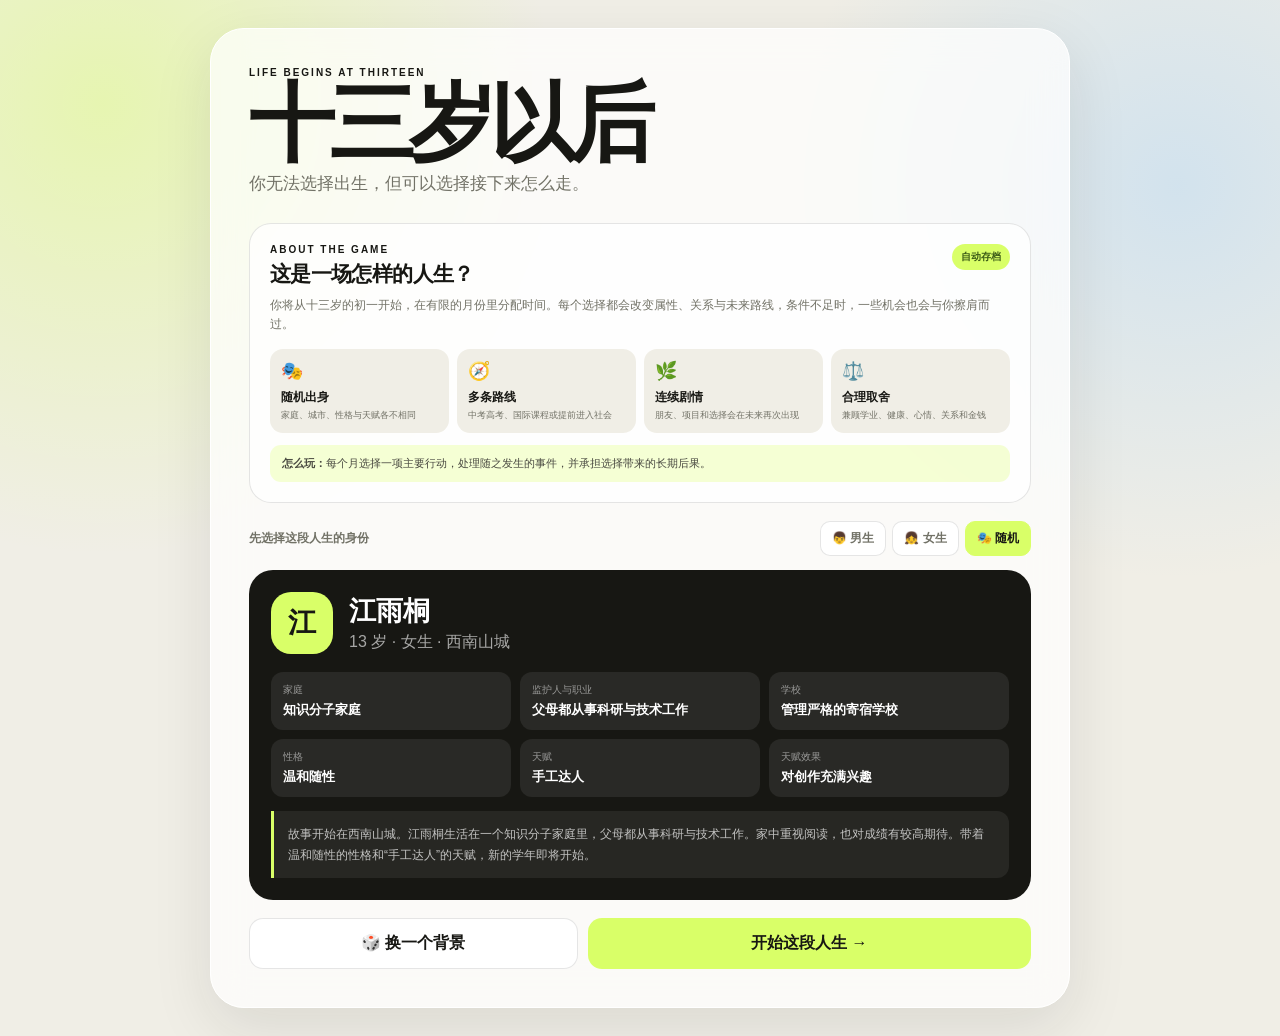
==== life-simulator/index.html @ c3ce3100 "Update life simulator to v0.9.0" ====
<!doctype html>
<html lang="zh-CN" translate="no" class="notranslate">
<head>
  <meta charset="UTF-8">
  <meta http-equiv="Content-Language" content="zh-CN">
  <meta name="google" content="notranslate">
  <meta name="viewport" content="width=device-width, initial-scale=1.0, viewport-fit=cover">
  <meta name="theme-color" content="#171713">
  <title>十三岁以后｜人生模拟器</title>
  <meta name="description" content="《十三岁以后》是一款从初中开始的中文人生模拟器。随机家庭背景，在学业、友情、健康、金钱与人生路线之间做出选择。">
  <link rel="stylesheet" href="assets/css/styles.css?v=0.9.0">
</head>
<body>
  <main id="setupScreen" class="setup-screen">
    <section class="intro-card">
      <p class="eyebrow">LIFE BEGINS AT THIRTEEN</p>
      <h1>十三岁以后</h1>
      <p class="lead">你无法选择出生，但可以选择接下来怎么走。</p>

      <section class="game-introduction" aria-labelledby="gameIntroTitle">
        <div class="intro-heading">
          <div>
            <p class="eyebrow">ABOUT THE GAME</p>
            <h2 id="gameIntroTitle">这是一场怎样的人生？</h2>
          </div>
          <span class="intro-badge">自动存档</span>
        </div>
        <p class="intro-summary">你将从十三岁的初一开始，在有限的月份里分配时间。每个选择都会改变属性、关系与未来路线，条件不足时，一些机会也会与你擦肩而过。</p>
        <div class="intro-features">
          <div><span>🎭</span><strong>随机出身</strong><small>家庭、城市、性格与天赋各不相同</small></div>
          <div><span>🧭</span><strong>多条路线</strong><small>中考高考、国际课程或提前进入社会</small></div>
          <div><span>🌿</span><strong>连续剧情</strong><small>朋友、项目和选择会在未来再次出现</small></div>
          <div><span>⚖️</span><strong>合理取舍</strong><small>兼顾学业、健康、心情、关系和金钱</small></div>
        </div>
        <p class="intro-tip"><strong>怎么玩：</strong>每个月选择一项主要行动，处理随之发生的事件，并承担选择带来的长期后果。</p>
      </section>

      <section class="identity-picker" aria-label="选择人物身份">
        <span>先选择这段人生的身份</span>
        <div class="identity-options">
          <button class="identity-button" data-identity="boy" type="button">👦 男生</button>
          <button class="identity-button" data-identity="girl" type="button">👧 女生</button>
          <button class="identity-button active" data-identity="random" type="button">🎭 随机</button>
        </div>
      </section>

      <div id="originCard" class="origin-card"></div>

      <div class="setup-actions">
        <button id="rerollButton" class="button ghost" type="button">🎲 换一个背景</button>
        <button id="startButton" class="button primary" type="button">开始这段人生 →</button>
      </div>
    </section>
  </main>

  <main id="gameScreen" class="game-screen hidden">
    <header class="topbar">
      <div>
        <p class="eyebrow">THIRTEEN AND BEYOND</p>
        <h2>十三岁以后</h2>
      </div>
      <div class="topbar-actions">
        <span id="saveStatus">已自动保存</span>
        <button id="restartButton" class="icon-button" type="button" title="重新开始">↻</button>
      </div>
    </header>

    <section class="dashboard">
      <aside class="profile-panel panel">
        <div class="avatar" id="avatar">林</div>
        <div class="profile-copy">
          <p id="lifeStage" class="stage-label">初一 · 九月</p>
          <h1 id="characterName">林知夏</h1>
          <p id="characterLine" class="muted"></p>
        </div>
        <div id="backgroundTags" class="tag-list"></div>
        <div class="family-box">
          <span>家庭情况</span>
          <strong id="familySummary"></strong>
        </div>
      </aside>

      <section class="play-area">
        <div id="statsGrid" class="stats-grid panel"></div>

        <section class="action-panel panel">
          <div class="section-heading">
            <div>
              <p class="eyebrow">THIS MONTH</p>
              <h2>这个月，你把时间花在哪里？</h2>
            </div>
            <span id="monthHint" class="month-hint">选择一项行动推进时间</span>
          </div>
          <div id="actionGrid" class="action-grid"></div>
        </section>
      </section>

      <aside class="memory-panel panel">
        <div class="section-heading compact">
          <div>
            <p class="eyebrow">MEMORIES</p>
            <h2>人生记录</h2>
          </div>
          <span id="turnCount" class="turn-count">0 个月</span>
        </div>
        <ol id="memoryList" class="memory-list"></ol>
      </aside>
    </section>
  </main>

  <section id="eventModal" class="event-modal hidden" aria-modal="true" role="dialog">
    <article class="event-card">
      <span id="eventIcon" class="event-icon">✦</span>
      <p class="eyebrow">LIFE EVENT</p>
      <h2 id="eventTitle"></h2>
      <p id="eventStory" class="event-story"></p>
      <div id="eventOutcome" class="event-outcome hidden"></div>
      <div id="eventChoices" class="event-choices"></div>
    </article>
  </section>

  <script src="assets/js/app.js?v=0.9.0"></script>
</body>
</html>
---- life-simulator/assets/css/styles.css ----
:root {
  --ink: #171713;
  --paper: #f0eee6;
  --card: rgba(255,255,255,.8);
  --muted: #727267;
  --line: rgba(23,23,19,.11);
  --lime: #d9ff68;
  --orange: #ff9f5a;
  --blue: #8dc8ff;
  --pink: #ff9db5;
  --shadow: 0 20px 60px rgba(34,33,27,.1);
}

* { box-sizing: border-box; }
html, body { min-height: 100%; }
body {
  margin: 0;
  color: var(--ink);
  font-family: "Microsoft YaHei", "PingFang SC", sans-serif;
  background:
    radial-gradient(circle at 8% 10%, rgba(217,255,104,.42), transparent 30%),
    radial-gradient(circle at 92% 18%, rgba(141,200,255,.3), transparent 27%),
    var(--paper);
}
button { font: inherit; cursor: pointer; }
h1, h2, p { margin-top: 0; }
.hidden { display: none !important; }
.eyebrow { margin-bottom: 5px; font-size: 10px; font-weight: 900; letter-spacing: .2em; }
.muted { color: var(--muted); }

.setup-screen { min-height: 100vh; padding: 28px; display: grid; place-items: center; }
.intro-card { width: 100%; max-width: 860px; min-width: 0; padding: 38px; background: rgba(255,255,255,.72); border: 1px solid white; border-radius: 34px; box-shadow: var(--shadow); backdrop-filter: blur(18px); }
.intro-card > h1 { margin-bottom: 7px; font-size: clamp(48px, 9vw, 86px); letter-spacing: -.07em; line-height: .95; }
.lead { margin-bottom: 28px; color: var(--muted); font-size: 17px; }
.game-introduction { margin-bottom: 18px; padding: 20px; background: rgba(255,255,255,.75); border: 1px solid var(--line); border-radius: 22px; }
.intro-heading { display: flex; align-items: flex-start; justify-content: space-between; gap: 14px; }
.intro-heading h2 { margin-bottom: 8px; font-size: 21px; letter-spacing: -.03em; }
.intro-badge { flex: 0 0 auto; padding: 6px 9px; color: #3d5d17; background: var(--lime); border-radius: 999px; font-size: 10px; font-weight: 900; }
.intro-summary { margin-bottom: 14px; color: var(--muted); font-size: 12px; line-height: 1.65; }
.intro-features { display: grid; grid-template-columns: repeat(4, minmax(0, 1fr)); gap: 8px; }
.intro-features > div { min-width: 0; padding: 11px; background: var(--paper); border-radius: 13px; }
.intro-features span { display: block; margin-bottom: 7px; font-size: 18px; }
.intro-features strong { display: block; margin-bottom: 3px; font-size: 12px; }
.intro-features small { display: block; color: var(--muted); font-size: 9px; line-height: 1.45; }
.intro-tip { margin: 12px 0 0; padding: 10px 12px; color: #494940; background: rgba(217,255,104,.28); border-radius: 11px; font-size: 11px; line-height: 1.55; }
.identity-picker { margin-bottom: 14px; display: flex; align-items: center; justify-content: space-between; gap: 12px; }
.identity-picker > span { color: var(--muted); font-size: 12px; font-weight: 800; }
.identity-options { display: flex; gap: 6px; }
.identity-button { padding: 8px 11px; color: var(--muted); background: white; border: 1px solid var(--line); border-radius: 10px; font-size: 12px; font-weight: 800; }
.identity-button.active { color: var(--ink); background: var(--lime); border-color: var(--lime); }
.origin-card { min-width: 0; overflow: hidden; padding: 22px; background: var(--ink); color: white; border-radius: 24px; }
.origin-main { display: flex; align-items: center; gap: 16px; margin-bottom: 18px; }
.origin-main > div:last-child { min-width: 0; }
.origin-avatar { width: 62px; height: 62px; display: grid; place-items: center; flex: 0 0 auto; color: var(--ink); background: var(--lime); border-radius: 20px; font-size: 28px; font-weight: 900; }
.origin-main h2 { margin-bottom: 3px; font-size: 27px; }
.origin-main p { margin-bottom: 0; overflow-wrap: anywhere; color: rgba(255,255,255,.62); }
.origin-grid { display: grid; grid-template-columns: repeat(3, minmax(0, 1fr)); gap: 9px; }
.origin-detail { min-width: 0; padding: 11px 12px; background: rgba(255,255,255,.08); border-radius: 12px; }
.origin-detail span { display: block; margin-bottom: 4px; color: rgba(255,255,255,.52); font-size: 10px; }
.origin-detail strong { display: block; overflow-wrap: anywhere; font-size: 13px; }
.origin-story { margin: 14px 0 0; padding: 13px 14px; color: rgba(255,255,255,.72); background: rgba(255,255,255,.07); border-left: 3px solid var(--lime); border-radius: 0 12px 12px 0; font-size: 12px; line-height: 1.7; }
.setup-actions { margin-top: 18px; display: grid; grid-template-columns: 1fr 1.35fr; gap: 10px; }
.button { padding: 14px 18px; border: 0; border-radius: 14px; font-weight: 900; }
.button.primary { color: var(--ink); background: var(--lime); }
.button.ghost { color: var(--ink); background: white; border: 1px solid var(--line); }

.game-screen { width: min(1500px, calc(100% - 28px)); min-height: 100vh; margin: 0 auto; padding: 14px 0; }
.topbar { height: 60px; display: flex; align-items: center; justify-content: space-between; }
.topbar h2 { margin-bottom: 0; font-size: 24px; letter-spacing: -.04em; }
.topbar-actions { display: flex; align-items: center; gap: 10px; color: var(--muted); font-size: 11px; }
.icon-button { width: 36px; height: 36px; padding: 0; border: 1px solid var(--line); border-radius: 11px; background: rgba(255,255,255,.7); font-size: 20px; }
.dashboard { height: calc(100vh - 88px); display: grid; grid-template-columns: 240px minmax(0, 1fr) 310px; gap: 12px; }
.panel { min-height: 0; padding: 18px; background: var(--card); border: 1px solid white; border-radius: 24px; box-shadow: var(--shadow); backdrop-filter: blur(14px); }

.profile-panel { display: flex; flex-direction: column; }
.avatar { width: 64px; height: 64px; display: grid; place-items: center; margin-bottom: 18px; color: var(--ink); background: var(--lime); border-radius: 20px; font-size: 29px; font-weight: 900; }
.stage-label { width: fit-content; margin-bottom: 8px; padding: 5px 8px; background: var(--ink); color: white; border-radius: 8px; font-size: 11px; font-weight: 800; }
.profile-copy h1 { margin-bottom: 7px; font-size: 31px; letter-spacing: -.05em; }
.profile-copy p { font-size: 12px; line-height: 1.65; }
.tag-list { display: flex; flex-wrap: wrap; gap: 6px; margin-top: 10px; }
.tag { padding: 6px 8px; color: #54544c; background: white; border: 1px solid var(--line); border-radius: 9px; font-size: 11px; font-weight: 700; }
.family-box { margin-top: auto; padding: 14px; background: #e9e5d8; border-radius: 15px; }
.family-box span { display: block; margin-bottom: 5px; color: var(--muted); font-size: 10px; }
.family-box strong { font-size: 12px; line-height: 1.5; }

.play-area { min-width: 0; min-height: 0; display: grid; grid-template-rows: 138px minmax(0, 1fr); gap: 12px; }
.stats-grid { display: grid; grid-template-columns: repeat(6, 1fr); gap: 8px; }
.stat { min-width: 0; padding: 12px; background: white; border: 1px solid var(--line); border-radius: 14px; }
.stat-head { display: flex; align-items: center; justify-content: space-between; gap: 5px; }
.stat-name { color: var(--muted); font-size: 11px; font-weight: 800; }
.stat-value { margin: 7px 0 9px; font-size: 24px; font-weight: 900; }
.stat-bar { height: 5px; overflow: hidden; background: #eceae3; border-radius: 99px; }
.stat-bar i { height: 100%; display: block; border-radius: inherit; background: var(--stat-color, var(--lime)); }

.action-panel { overflow: hidden; }
.section-heading { display: flex; justify-content: space-between; align-items: center; gap: 12px; margin-bottom: 14px; }
.section-heading h2 { margin-bottom: 0; font-size: 19px; }
.section-heading.compact { margin-bottom: 9px; }
.month-hint, .turn-count { color: var(--muted); font-size: 10px; }
.action-grid { height: calc(100% - 58px); display: grid; grid-template-columns: repeat(2, 1fr); grid-template-rows: repeat(3, 1fr); gap: 9px; }
.action-card { min-height: 0; padding: 14px; display: grid; grid-template-columns: 38px 1fr auto; gap: 10px; align-items: center; text-align: left; color: var(--ink); background: white; border: 1px solid var(--line); border-radius: 15px; transition: .15s ease; }
.action-card:hover { transform: translateY(-2px); border-color: rgba(23,23,19,.25); box-shadow: 0 9px 18px rgba(30,30,25,.08); }
.action-card:disabled { cursor: not-allowed; opacity: .48; filter: grayscale(.35); box-shadow: none; transform: none; }
.action-icon { width: 38px; height: 38px; display: grid; place-items: center; border-radius: 12px; background: var(--action-color, #eee); font-size: 18px; }
.action-copy strong { display: block; margin-bottom: 3px; font-size: 13px; }
.action-copy small { color: var(--muted); font-size: 10px; }
.action-cost { max-width: 112px; color: var(--ink); font-size: 10px; font-weight: 900; line-height: 1.45; text-align: right; }
.action-cost small { display: block; color: var(--muted); font-size: 9px; font-weight: 500; }

.memory-panel { overflow: hidden; }
.memory-list { height: calc(100% - 48px); margin: 0; padding: 0; display: flex; flex-direction: column; gap: 7px; list-style: none; overflow: hidden; }
.memory-item { padding: 10px 11px; border-left: 3px solid var(--item-color, var(--lime)); background: white; border-radius: 0 11px 11px 0; }
.memory-item time { display: block; margin-bottom: 3px; color: var(--muted); font-size: 9px; }
.memory-item p { margin-bottom: 0; font-size: 11px; line-height: 1.45; }
.memory-empty { margin: auto; color: var(--muted); text-align: center; font-size: 12px; }

.event-modal { position: fixed; z-index: 20; inset: 0; padding: 20px; display: grid; place-items: center; background: rgba(18,18,15,.58); backdrop-filter: blur(9px); }
.event-card { width: min(570px, 100%); padding: 30px; background: #fbfaf5; border-radius: 28px; box-shadow: 0 28px 90px rgba(0,0,0,.28); }
.event-icon { width: 52px; height: 52px; display: grid; place-items: center; margin-bottom: 18px; background: var(--lime); border-radius: 17px; font-size: 24px; }
.event-card h2 { margin-bottom: 10px; font-size: 27px; letter-spacing: -.04em; }
.event-story { color: var(--muted); line-height: 1.7; }
.event-outcome { display: flex; flex-wrap: wrap; gap: 7px; margin-top: 16px; }
.effect-chip { padding: 7px 10px; border-radius: 9px; font-size: 12px; font-weight: 900; }
.effect-chip.positive { color: #286d47; background: #dcf1e3; }
.effect-chip.negative { color: #9b4039; background: #f4dfdc; }
.effect-chip.neutral { color: var(--muted); background: #eceae3; }
.event-choices { display: grid; gap: 8px; margin-top: 20px; }
.choice-button { padding: 13px 15px; display: flex; justify-content: space-between; gap: 10px; text-align: left; color: var(--ink); background: white; border: 1px solid var(--line); border-radius: 13px; font-weight: 800; }
.choice-button:hover { border-color: var(--ink); }
.choice-button:disabled { cursor: not-allowed; color: #8b8b84; background: #f2f2ed; border-color: #deded6; }
.choice-button.escape-choice { color: #4c563b; background: #eff6dd; border-color: #cfdda9; }
.choice-arrow { color: var(--muted); font-weight: 500; }

@media (max-width: 1050px) {
  .dashboard { height: auto; grid-template-columns: 220px 1fr; }
  .memory-panel { grid-column: 1 / -1; min-height: 250px; }
  .memory-list { height: auto; display: grid; grid-template-columns: repeat(3, 1fr); }
}

@media (max-width: 720px), (max-device-width: 720px) {
  html, body { width: 100%; overflow-x: clip; }
  .setup-screen { min-width: 0; display: block; padding: max(12px, env(safe-area-inset-top)) 12px max(12px, env(safe-area-inset-bottom)); }
  .intro-card { width: 100%; max-width: 100%; min-width: 0; margin: 0 auto; overflow: hidden; padding: 22px 16px; border-radius: 24px; }
  .intro-card > h1 { font-size: clamp(43px, 14vw, 58px); }
  .lead { margin-bottom: 20px; font-size: 14px; }
  .game-introduction { margin-bottom: 14px; padding: 14px; border-radius: 18px; }
  .intro-heading h2 { font-size: 18px; }
  .intro-summary { font-size: 11px; }
  .intro-features { grid-template-columns: repeat(2, minmax(0, 1fr)); gap: 6px; }
  .intro-features > div { padding: 9px; }
  .intro-features span { display: inline; margin: 0 4px 0 0; font-size: 15px; }
  .intro-features strong { display: inline; font-size: 11px; }
  .intro-features small { margin-top: 3px; font-size: 8px; }
  .intro-tip { padding: 9px 10px; font-size: 10px; }
  .origin-grid { grid-template-columns: repeat(2, minmax(0, 1fr)); }
  .identity-picker { align-items: stretch; flex-direction: column; }
  .identity-options { width: 100%; min-width: 0; display: grid; grid-template-columns: repeat(3, minmax(0, 1fr)); }
  .identity-button { min-width: 0; padding: 8px 4px; white-space: nowrap; }
  .origin-card { width: 100%; min-width: 0; padding: 18px; border-radius: 21px; }
  .origin-main { gap: 12px; margin-bottom: 14px; }
  .origin-avatar { width: 54px; height: 54px; border-radius: 17px; font-size: 24px; }
  .origin-main h2 { font-size: 24px; }
  .origin-main p { font-size: 12px; }
  .origin-detail { min-width: 0; padding: 9px 10px; }
  .origin-detail strong { font-size: 12px; line-height: 1.45; word-break: break-word; }
  .origin-story { max-height: 105px; overflow-y: auto; padding: 11px 12px; font-size: 11px; line-height: 1.6; }
  .setup-actions { grid-template-columns: 1fr; }
  .button { min-height: 48px; }
  .game-screen { width: min(calc(100% - 16px), 600px); padding: max(4px, env(safe-area-inset-top)) 0 max(10px, env(safe-area-inset-bottom)); }
  .topbar { height: 52px; padding: 0 3px; }
  .topbar h2 { font-size: 20px; }
  .topbar-actions { gap: 6px; }
  .topbar-actions > span { display: none; }
  .dashboard { display: block; }
  .panel { margin-bottom: 8px; padding: 12px; border-radius: 18px; box-shadow: 0 10px 30px rgba(34,33,27,.08); }
  .profile-panel { display: grid; grid-template-columns: 50px minmax(0, 1fr); gap: 0 11px; }
  .avatar { width: 48px; height: 48px; margin: 0; border-radius: 15px; font-size: 23px; }
  .stage-label { margin-bottom: 4px; padding: 3px 6px; font-size: 9px; }
  .profile-copy h1 { margin-bottom: 2px; font-size: 24px; }
  .profile-copy p { margin-bottom: 0; font-size: 10px; line-height: 1.4; }
  .tag-list, .family-box { grid-column: 1 / -1; }
  .tag-list { flex-wrap: nowrap; margin: 9px -12px 0; padding: 0 12px 3px; overflow-x: auto; scrollbar-width: none; }
  .tag-list::-webkit-scrollbar { display: none; }
  .tag { flex: 0 0 auto; padding: 5px 7px; font-size: 9px; }
  .family-box { margin-top: 7px; padding: 9px 10px; }
  .family-box span { margin-bottom: 2px; }
  .family-box strong { display: -webkit-box; overflow: hidden; font-size: 10px; line-height: 1.45; -webkit-line-clamp: 2; -webkit-box-orient: vertical; }
  .play-area { display: block; }
  .stats-grid { grid-template-columns: repeat(3, minmax(0, 1fr)); gap: 6px; }
  .stat { padding: 8px 9px; border-radius: 12px; }
  .stat-name { font-size: 9px; }
  .stat-value { margin: 3px 0 5px; font-size: 19px; }
  .stat-bar { height: 4px; }
  .action-panel { min-height: 0; overflow: visible; }
  .action-grid { height: auto; grid-template-columns: repeat(2, minmax(0, 1fr)); grid-template-rows: none; grid-auto-rows: minmax(78px, auto); gap: 7px; }
  .action-card { min-width: 0; padding: 9px; grid-template-columns: 32px minmax(0, 1fr); grid-template-rows: auto auto; gap: 4px 7px; border-radius: 13px; }
  .action-icon { width: 32px; height: 32px; border-radius: 10px; font-size: 16px; }
  .action-copy { min-width: 0; }
  .action-copy strong { margin-bottom: 0; overflow-wrap: anywhere; font-size: 12px; line-height: 1.25; }
  .action-copy small { display: none; }
  .action-cost { max-width: none; grid-column: 1 / -1; overflow-wrap: anywhere; font-size: 9px; line-height: 1.3; text-align: left; }
  .action-cost small { display: inline; margin-left: 5px; font-size: 8px; }
  .section-heading { align-items: flex-start; }
  .section-heading h2 { font-size: 17px; line-height: 1.3; }
  .month-hint { display: none; }
  .memory-list { grid-template-columns: 1fr; }
  .memory-item { padding: 9px 10px; }
  .memory-item:nth-child(n+6) { display: none; }
  .event-modal { padding: max(8px, env(safe-area-inset-top)) 8px max(8px, env(safe-area-inset-bottom)); place-items: end center; }
  .event-card { width: 100%; max-height: calc(100dvh - 16px); overflow-y: auto; overscroll-behavior: contain; padding: 18px 16px; border-radius: 22px; }
  .event-icon { width: 42px; height: 42px; margin-bottom: 10px; border-radius: 13px; font-size: 20px; }
  .event-card h2 { margin-bottom: 7px; font-size: 22px; }
  .event-story { margin-bottom: 0; font-size: 13px; line-height: 1.6; }
  .event-outcome { margin-top: 11px; }
  .event-choices { gap: 7px; margin-top: 13px; }
  .choice-button { min-height: 46px; padding: 11px 12px; font-size: 13px; line-height: 1.4; }
}

@media (max-width: 350px), (max-device-width: 350px) {
  .action-grid { grid-template-columns: 1fr; grid-auto-rows: minmax(66px, auto); }
  .action-card { grid-template-columns: 32px minmax(0, 1fr) auto; grid-template-rows: auto; }
  .action-cost { max-width: 92px; grid-column: auto; text-align: right; }
  .action-cost small { display: block; margin-left: 0; }
}
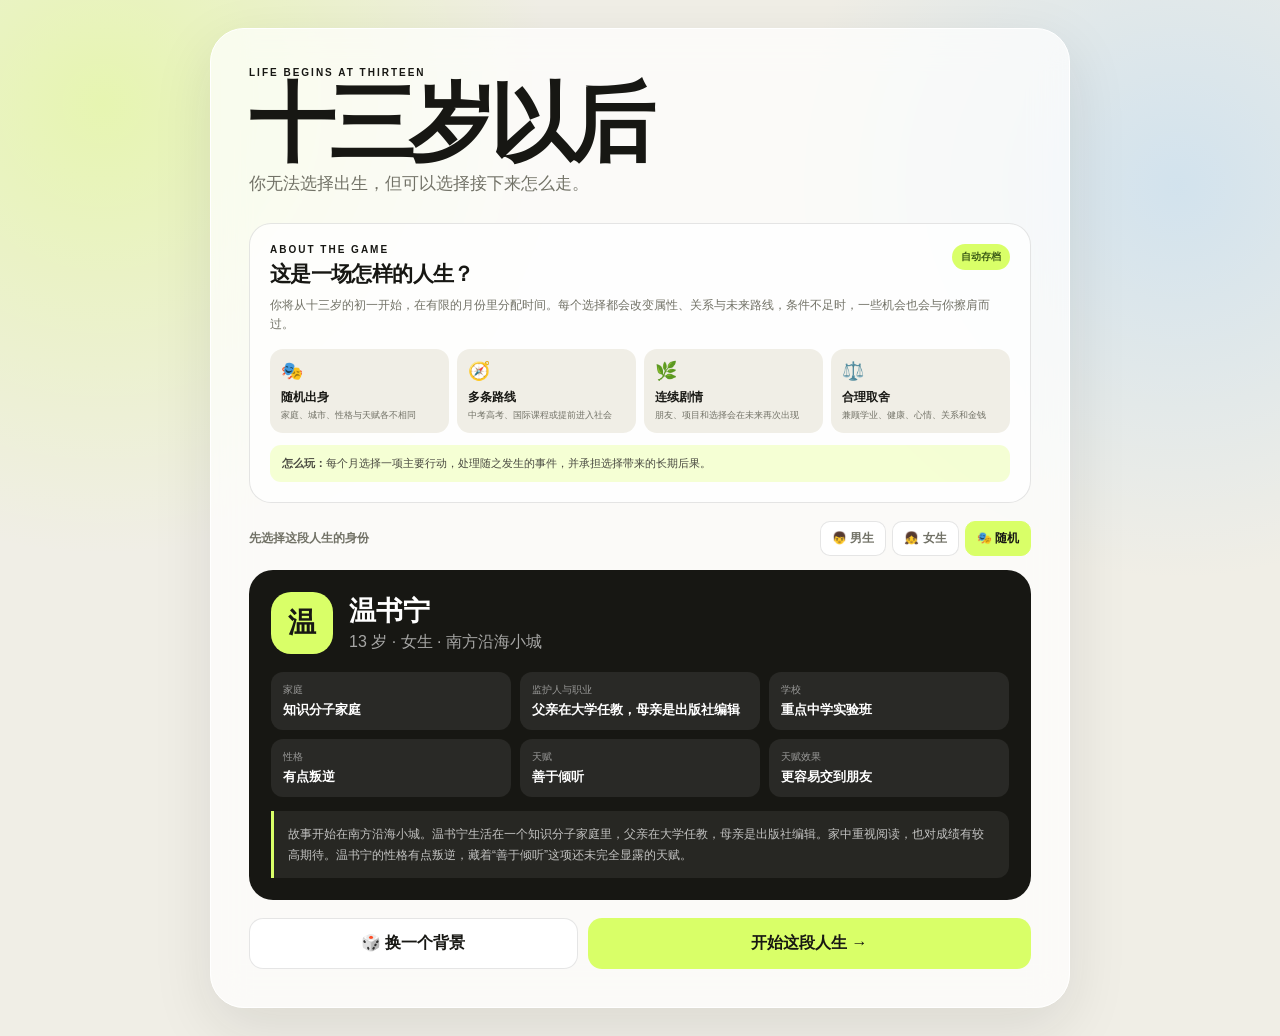
==== commit ad979d8c: "Update life simulator to v0.10.0" ====
--- a/life-simulator/index.html
+++ b/life-simulator/index.html
@@ -8,7 +8,7 @@
   <meta name="theme-color" content="#171713">
   <title>十三岁以后｜人生模拟器</title>
   <meta name="description" content="《十三岁以后》是一款从初中开始的中文人生模拟器。随机家庭背景，在学业、友情、健康、金钱与人生路线之间做出选择。">
-  <link rel="stylesheet" href="assets/css/styles.css?v=0.9.0">
+  <link rel="stylesheet" href="assets/css/styles.css?v=0.10.0">
 </head>
 <body>
   <main id="setupScreen" class="setup-screen">
@@ -119,7 +119,7 @@
     </article>
   </section>
 
-  <script src="assets/js/app.js?v=0.9.0"></script>
+  <script src="assets/js/app.js?v=0.10.0"></script>
 </body>
 </html>
 
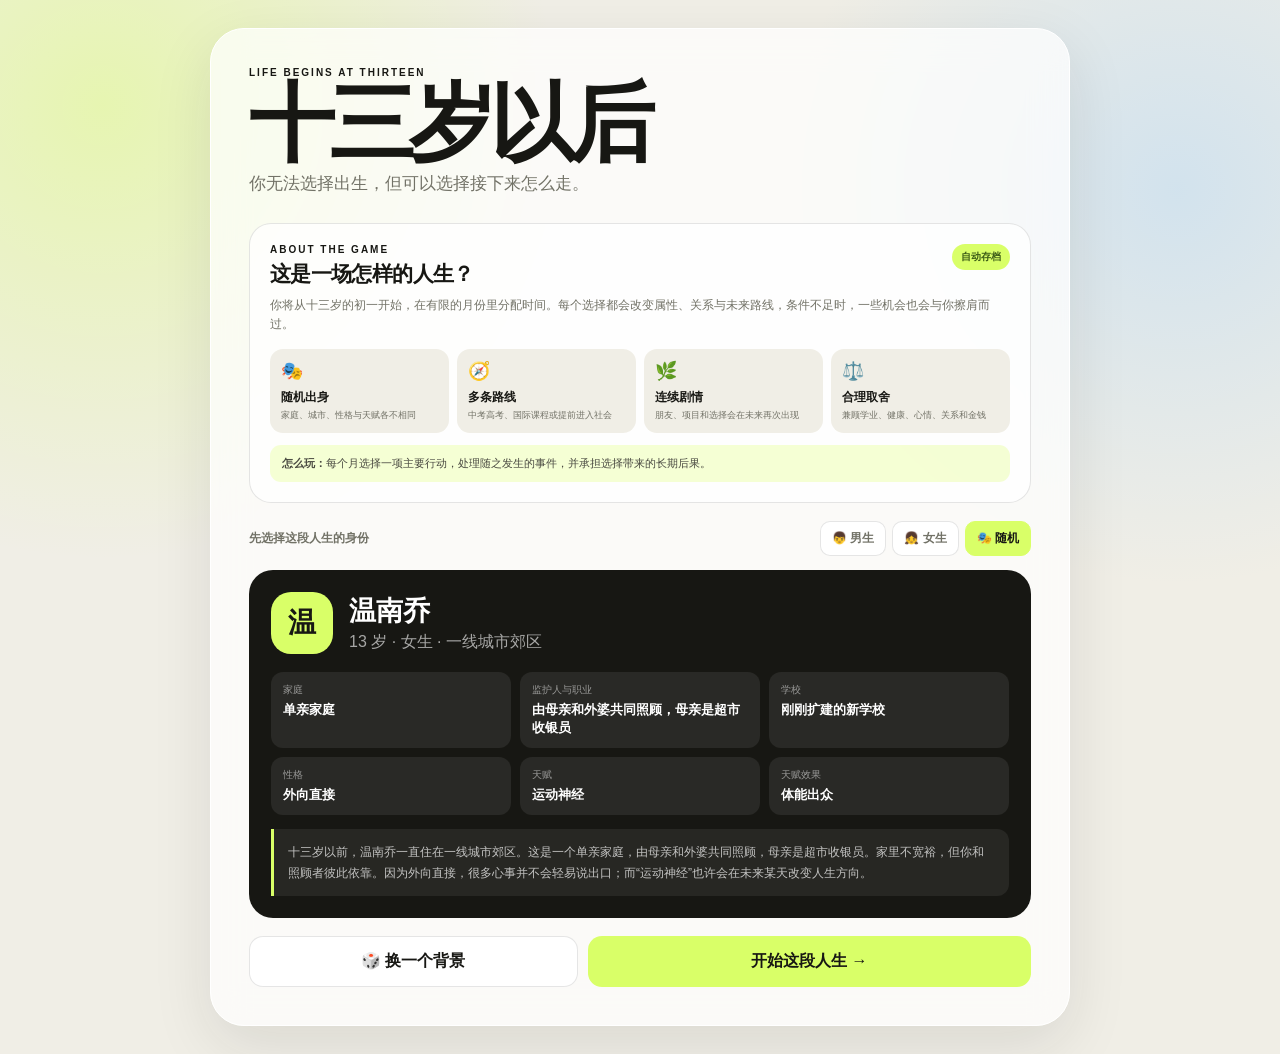
==== commit 2bc79f98: "Release life simulator v0.11.0" ====
--- a/life-simulator/index.html
+++ b/life-simulator/index.html
@@ -8,7 +8,7 @@
   <meta name="theme-color" content="#171713">
   <title>十三岁以后｜人生模拟器</title>
   <meta name="description" content="《十三岁以后》是一款从初中开始的中文人生模拟器。随机家庭背景，在学业、友情、健康、金钱与人生路线之间做出选择。">
-  <link rel="stylesheet" href="assets/css/styles.css?v=0.10.0">
+  <link rel="stylesheet" href="assets/css/styles.css?v=0.11.0">
 </head>
 <body>
   <main id="setupScreen" class="setup-screen">
@@ -119,7 +119,7 @@
     </article>
   </section>
 
-  <script src="assets/js/app.js?v=0.10.0"></script>
+  <script src="assets/js/app.js?v=0.11.0"></script>
 </body>
 </html>
 
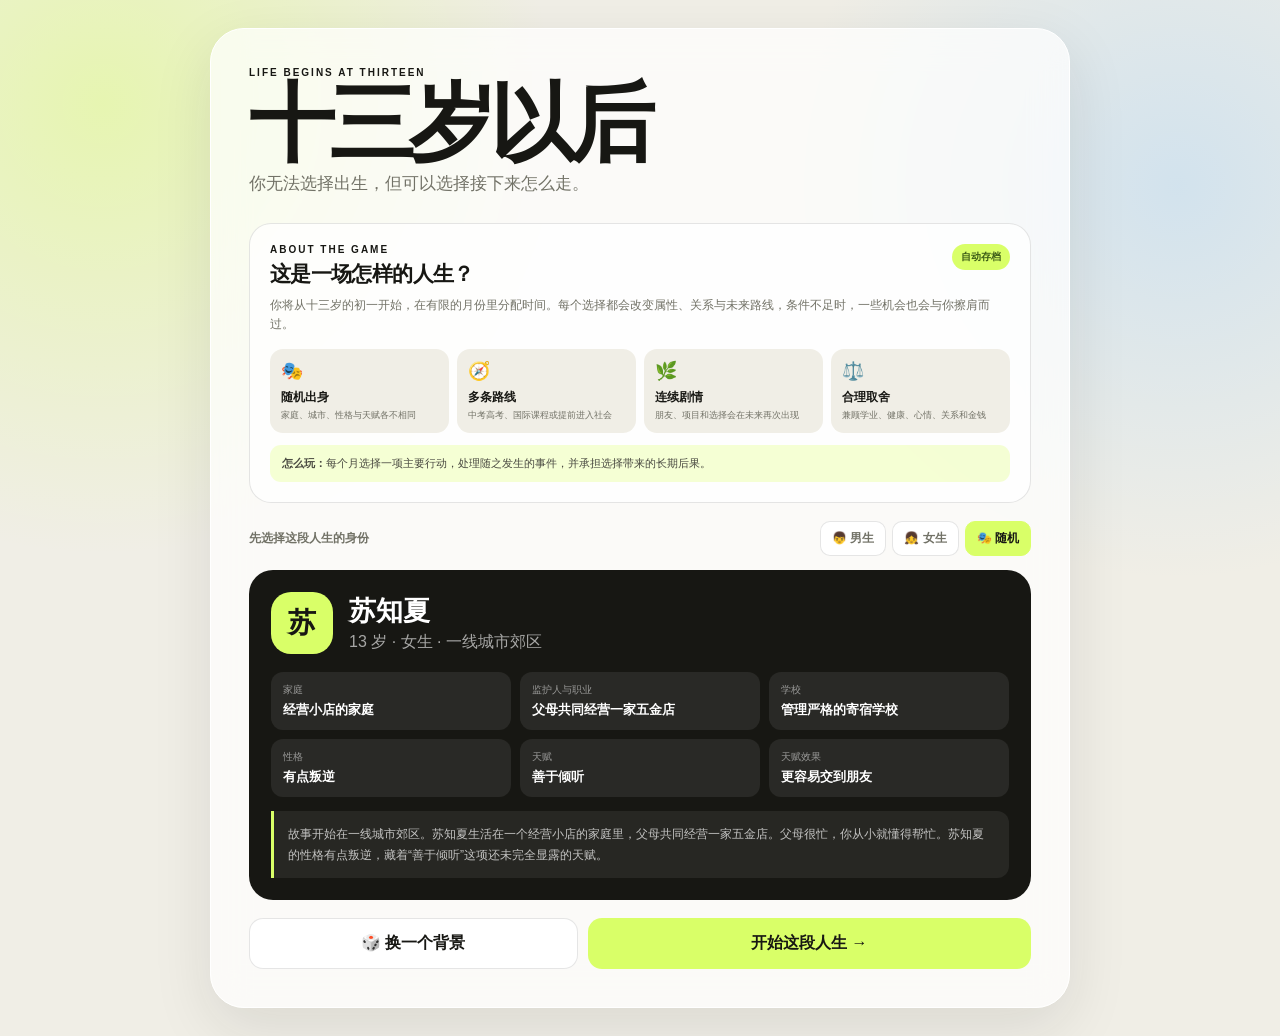
==== commit 8dfb7b33: "Release life simulator v0.11.1" ====
--- a/life-simulator/index.html
+++ b/life-simulator/index.html
@@ -8,7 +8,7 @@
   <meta name="theme-color" content="#171713">
   <title>十三岁以后｜人生模拟器</title>
   <meta name="description" content="《十三岁以后》是一款从初中开始的中文人生模拟器。随机家庭背景，在学业、友情、健康、金钱与人生路线之间做出选择。">
-  <link rel="stylesheet" href="assets/css/styles.css?v=0.11.0">
+  <link rel="stylesheet" href="assets/css/styles.css?v=0.11.1">
 </head>
 <body>
   <main id="setupScreen" class="setup-screen">
@@ -119,7 +119,7 @@
     </article>
   </section>
 
-  <script src="assets/js/app.js?v=0.11.0"></script>
+  <script src="assets/js/app.js?v=0.11.1"></script>
 </body>
 </html>
 
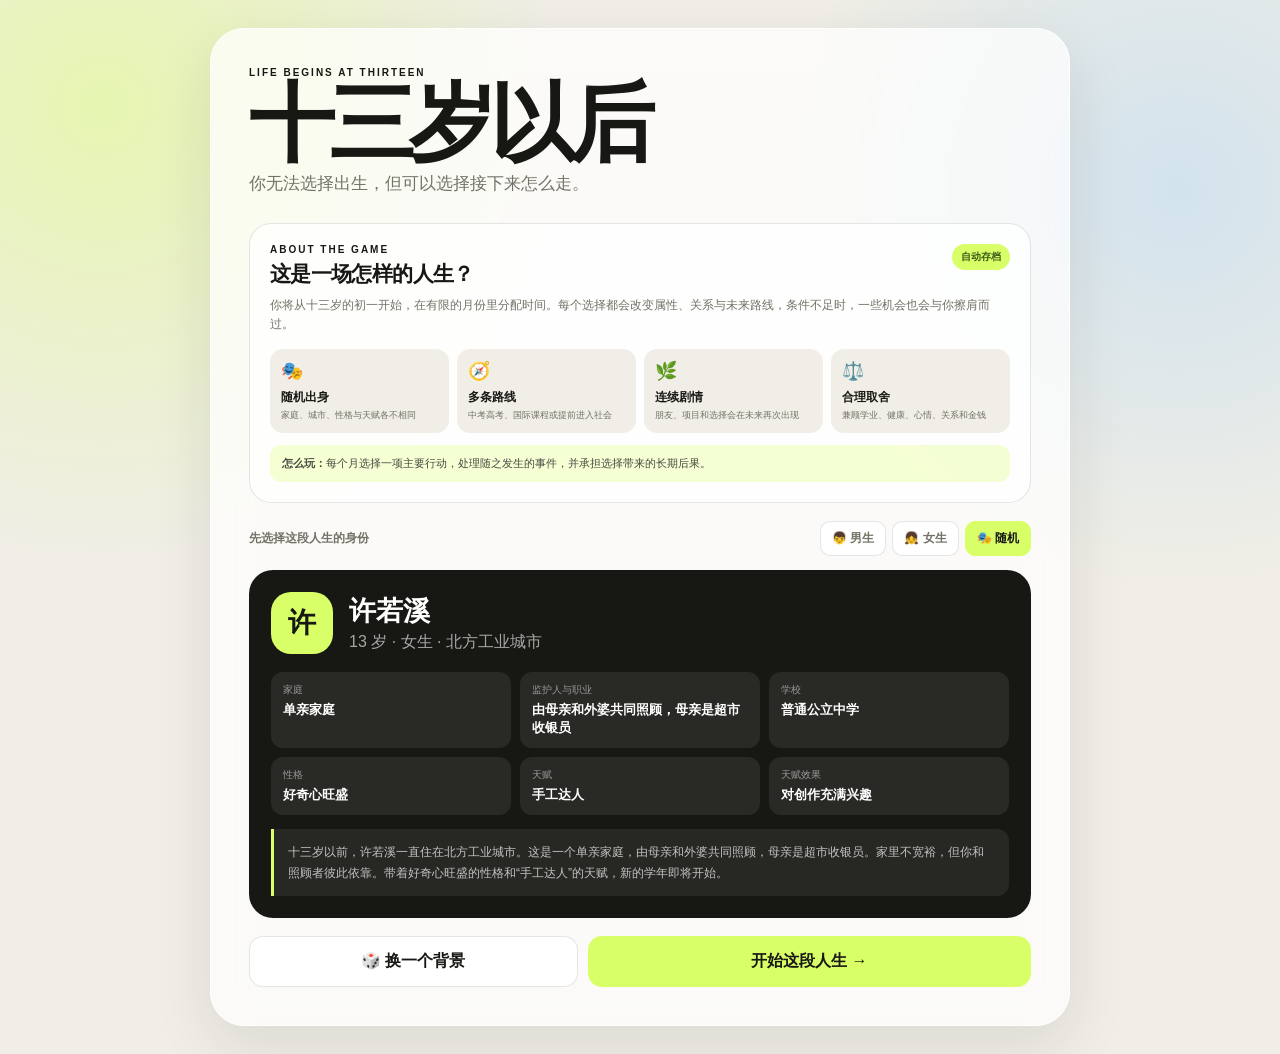
==== commit f5a63869: "Update life simulator v0.13.0 index.html" ====
--- a/life-simulator/index.html
+++ b/life-simulator/index.html
@@ -8,7 +8,7 @@
   <meta name="theme-color" content="#171713">
   <title>十三岁以后｜人生模拟器</title>
   <meta name="description" content="《十三岁以后》是一款从初中开始的中文人生模拟器。随机家庭背景，在学业、友情、健康、金钱与人生路线之间做出选择。">
-  <link rel="stylesheet" href="assets/css/styles.css?v=0.11.1">
+  <link rel="stylesheet" href="assets/css/styles.css?v=0.13.0">
 </head>
 <body>
   <main id="setupScreen" class="setup-screen">
@@ -74,6 +74,7 @@
           <p id="characterLine" class="muted"></p>
         </div>
         <div id="backgroundTags" class="tag-list"></div>
+        <div id="goalProgress" class="goals-panel"></div>
         <div class="family-box">
           <span>家庭情况</span>
           <strong id="familySummary"></strong>
@@ -119,7 +120,6 @@
     </article>
   </section>
 
-  <script src="assets/js/app.js?v=0.11.1"></script>
+  <script src="assets/js/app.js?v=0.13.0"></script>
 </body>
 </html>
-
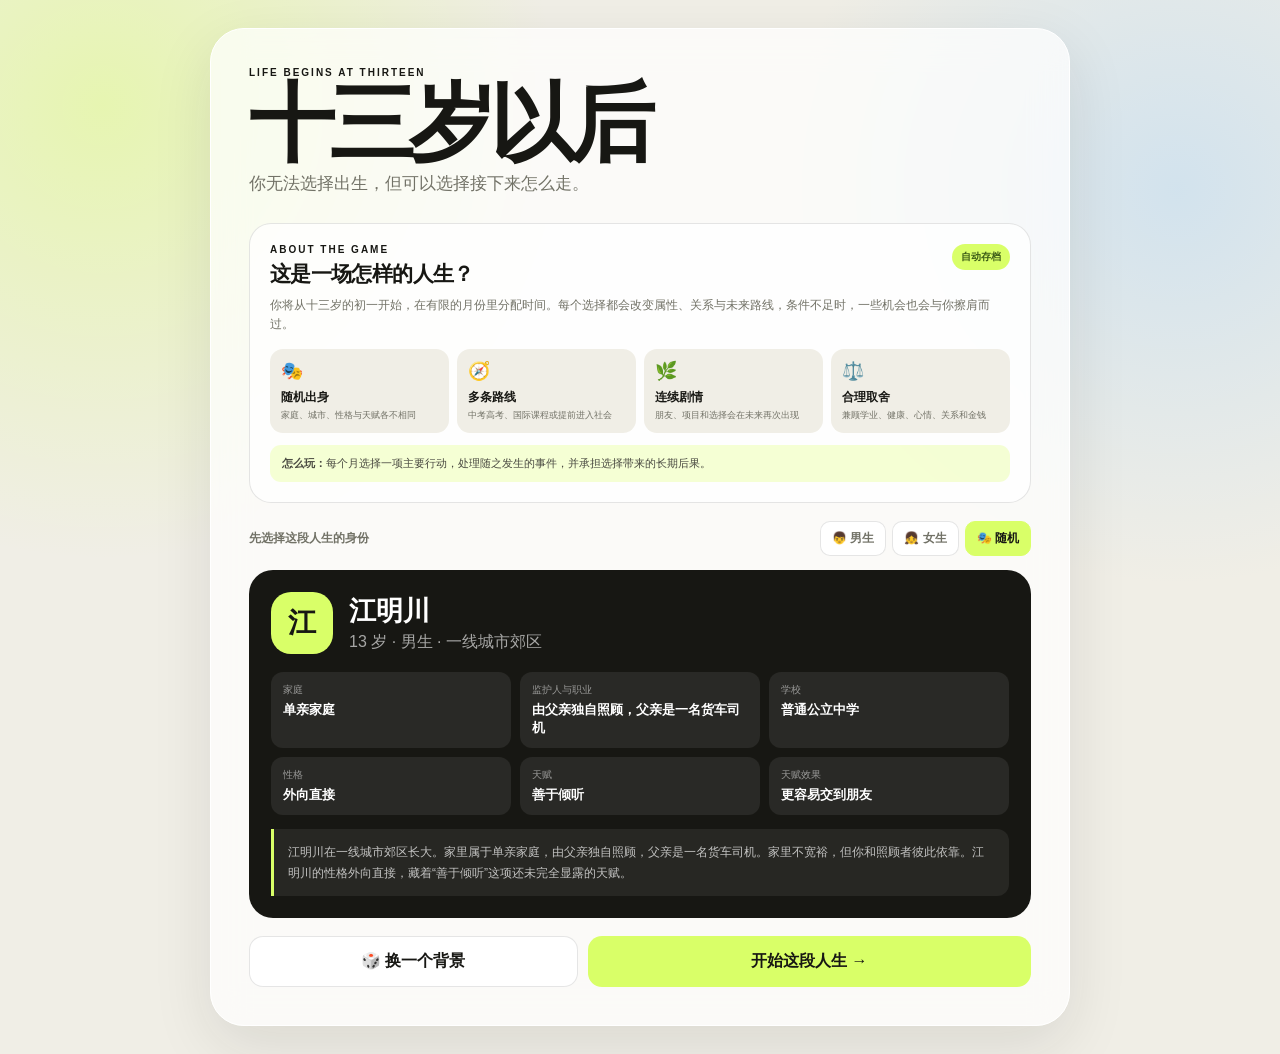
==== commit 155132c2: "Update life simulator page to v0.14.0" ====
--- a/life-simulator/index.html
+++ b/life-simulator/index.html
@@ -121,5 +121,6 @@
   </section>
 
   <script src="assets/js/app.js?v=0.13.0"></script>
+  <script src="assets/js/v014-risk.js?v=0.14.0"></script>
 </body>
 </html>
--- a/life-simulator/assets/css/styles.css
+++ b/life-simulator/assets/css/styles.css
@@ -222,4 +222,58 @@
   .action-cost { max-width: 92px; grid-column: auto; text-align: right; }
   .action-cost small { display: block; margin-left: 0; }
 }
-
+
+.goals-panel {
+  grid-column: 1 / -1;
+  margin-top: 10px;
+  padding: 12px;
+  background: rgba(255,255,255,.7);
+  border: 1px solid var(--line);
+  border-radius: 14px;
+}
+
+.goal-item {
+  display: grid;
+  grid-template-columns: 24px minmax(0, 1fr);
+  gap: 9px;
+  align-items: center;
+}
+
+.goal-item + .goal-item {
+  margin-top: 10px;
+}
+
+.goal-icon {
+  font-size: 19px;
+}
+
+.goal-details strong,
+.goal-details small {
+  display: block;
+  overflow-wrap: anywhere;
+}
+
+.goal-details strong {
+  margin-bottom: 5px;
+  font-size: 12px;
+}
+
+.goal-details small {
+  color: var(--muted);
+  font-size: 10px;
+}
+
+.goal-bar {
+  grid-column: 1 / -1;
+  height: 5px;
+  overflow: hidden;
+  background: #eceae3;
+  border-radius: 99px;
+}
+
+.goal-bar i {
+  display: block;
+  height: 100%;
+  background: var(--lime);
+  border-radius: inherit;
+}
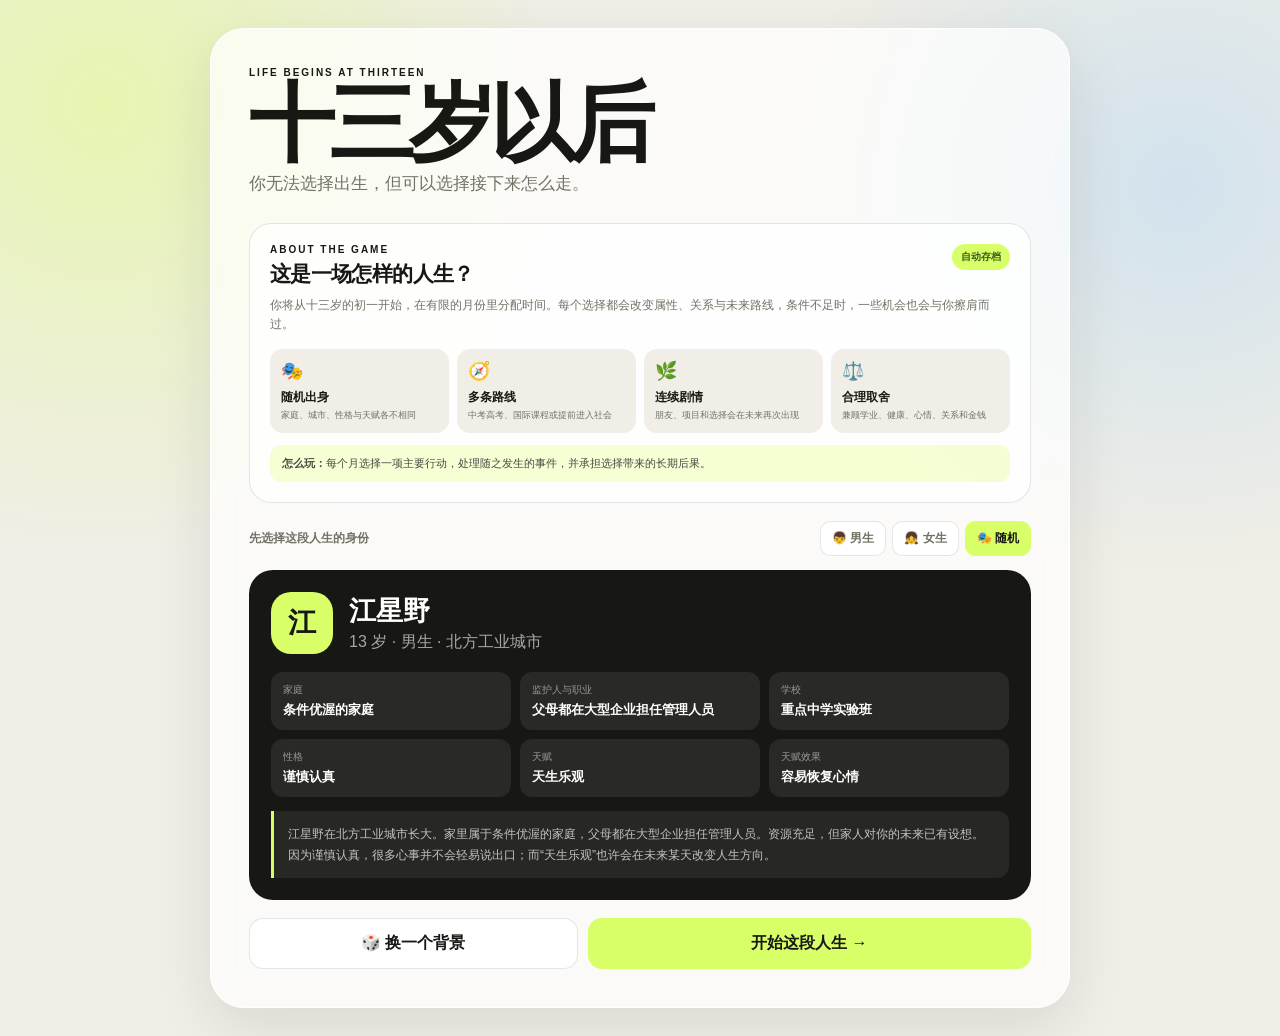
==== commit 703bb55f: "Load v0.14 startup patch" ====
--- a/life-simulator/index.html
+++ b/life-simulator/index.html
@@ -122,5 +122,6 @@
 
   <script src="assets/js/app.js?v=0.13.0"></script>
   <script src="assets/js/v014-risk.js?v=0.14.0"></script>
+  <script src="assets/js/v014-start.js?v=0.14.1"></script>
 </body>
 </html>
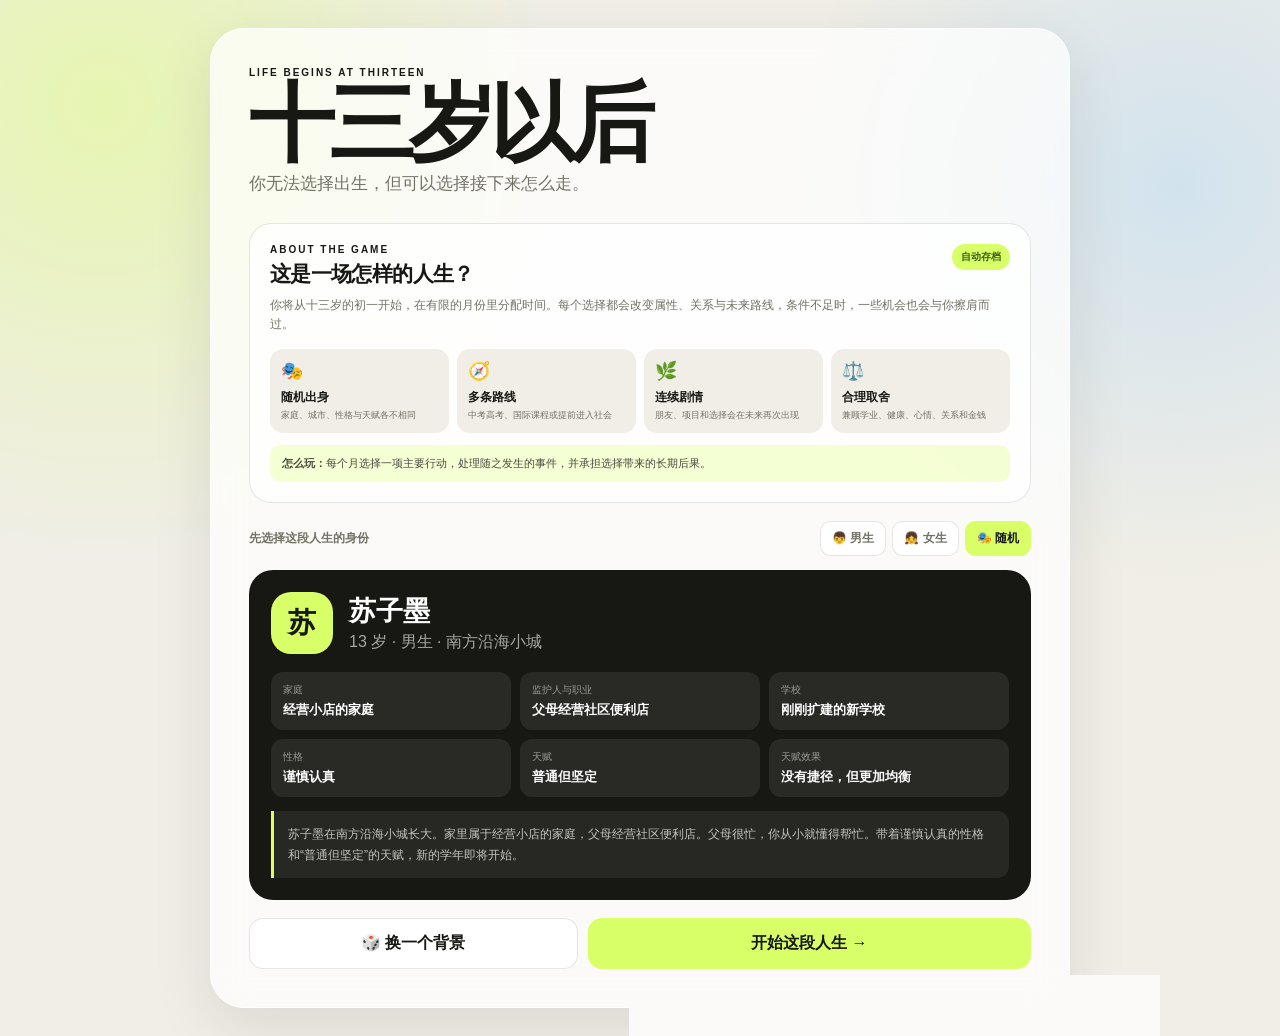
==== commit a494d6c8: "Load v0.14 post-start hook" ====
--- a/life-simulator/index.html
+++ b/life-simulator/index.html
@@ -123,5 +123,6 @@
   <script src="assets/js/app.js?v=0.13.0"></script>
   <script src="assets/js/v014-risk.js?v=0.14.0"></script>
   <script src="assets/js/v014-start.js?v=0.14.1"></script>
+  <script src="assets/js/v014-afterstart.js?v=0.14.2"></script>
 </body>
 </html>
